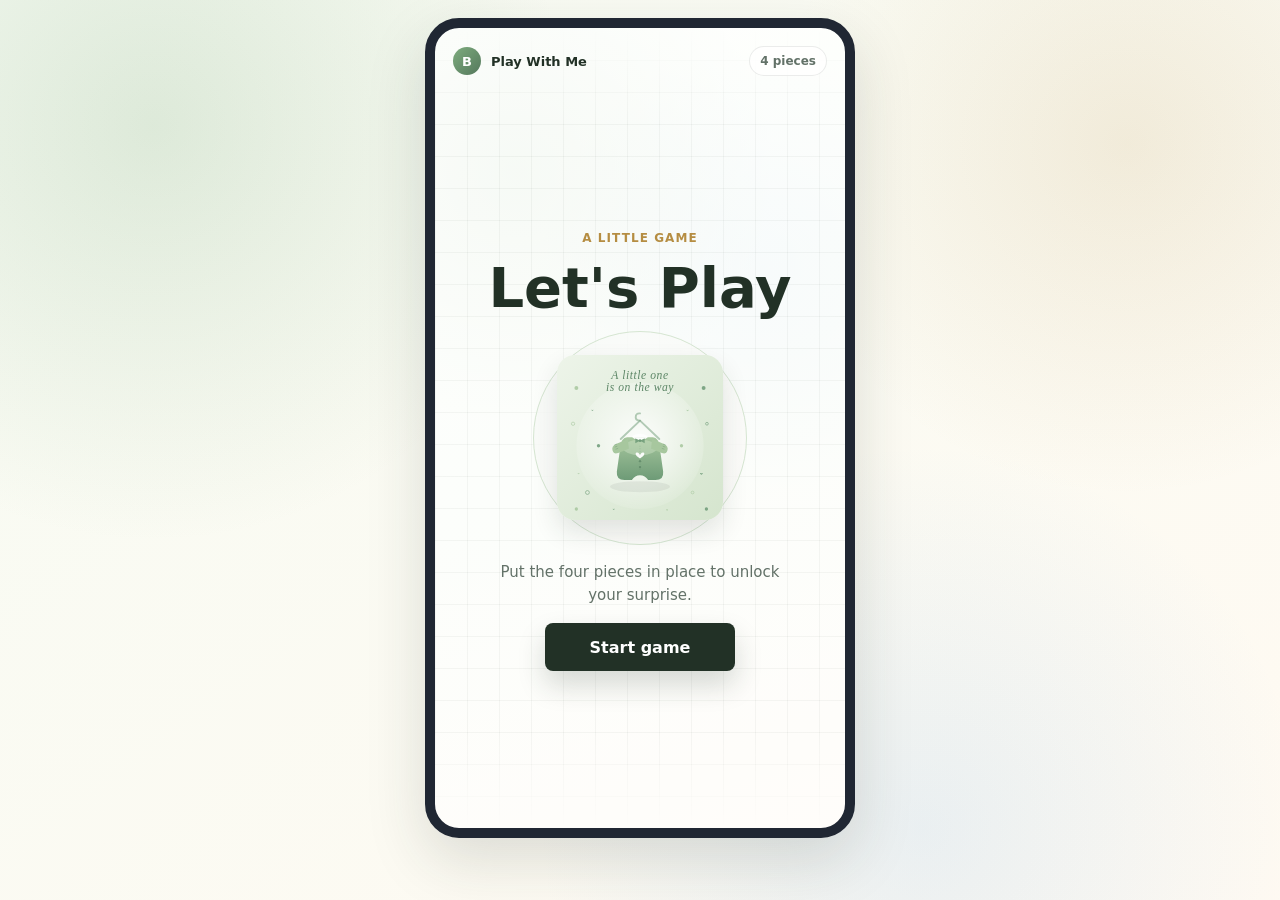
==== boy/index.html @ c135574f "Add fixed gender reveal variants" ====
<!doctype html>
<html lang="en">
<head>
  <meta charset="utf-8">
  <meta name="viewport" content="width=device-width, initial-scale=1">
  <title>Play With Me - Boy Reveal Puzzle</title>
  <meta name="description" content="A tiny puzzle game with a surprise reveal.">
  <link rel="stylesheet" href="../assets/fixed-game.css">
</head>
<body class="no-js">
  <main class="phone" aria-live="polite">
    <header class="topbar">
      <div class="brand">
        <span class="brand-mark">B</span>
        <span>Play With Me</span>
      </div>
      <span class="status" id="statusText">4 pieces</span>
    </header>

    <section class="screen">
      <div class="no-js-note">
        <p class="eyebrow">Almost there</p>
        <h1>Open in browser to play</h1>
        <p class="copy">This preview cannot run the puzzle. Use the share button and open this file in Safari, Chrome, or Edge to unlock the surprise.</p>
      </div>

      <div class="intro js-only" id="introScreen">
        <p class="eyebrow">A little game</p>
        <h1>Let's Play</h1>
        <div class="puzzle-hero">
          <img src="../assets/puzzle_green.svg" alt="">
        </div>
        <p class="copy">Put the four pieces in place to unlock your surprise.</p>
        <button class="primary" id="startButton" type="button">Start game</button>
      </div>

      <div class="game js-only" id="gameScreen">
        <div class="progress">
          <span id="progressText">0 / 4 pieces placed</span>
          <div class="progress-line" aria-hidden="true"><span id="progressFill"></span></div>
        </div>
        <div class="board-wrap">
          <div class="board" id="board" aria-label="Puzzle board"></div>
          <p class="message" id="messageText">Tap a piece, then tap its matching place.</p>
          <div class="tray" id="tray" aria-label="Puzzle pieces"></div>
        </div>
      </div>

      <div class="reveal js-only" id="revealScreen">
        <p class="eyebrow">Surprise</p>
        <h2 id="revealTitle">Congratulations — it's a boy! 💙</h2>
        <div class="reveal-art" id="finalArt"></div>
        <button class="secondary" id="againButton" type="button">Play again</button>
      </div>
    </section>

    <div class="confetti" id="confetti" aria-hidden="true"></div>
  </main>

  <script>
    const GAME_URL = "https://playywithme.github.io/game/boy/";
    const REVEAL_MESSAGE = "Congratulations — it's a boy! 💙";
    window.GAME_CONFIG = {
      GAME_URL,
      VARIANT: "boy",
      STATUS_LABEL: "It's a boy",
      REVEAL_MESSAGE,
      PUZZLE_IMAGE: "../assets/puzzle_green.svg",
      REVEAL_IMAGE: "../assets/boy.svg",
      ACCENT: "#5b9fe8",
      CONFETTI_COLORS: ["#5b9fe8", "#7eac7e", "#b58d42", "#ffffff"]
    };
  </script>
  <script src="../assets/fixed-game.js"></script>
</body>
</html>
---- assets/fixed-game.css ----
:root {
  color-scheme: light;
  --bg: #f7fbf3;
  --ink: #223126;
  --muted: #637268;
  --line: #d6e6d2;
  --green: #7eac7e;
  --green-deep: #54785c;
  --gold: #b58d42;
  --accent: #7eac7e;
  --shadow: 0 22px 60px rgba(34, 49, 38, 0.15);
  font-family: Inter, ui-sans-serif, system-ui, -apple-system, BlinkMacSystemFont, "Segoe UI", sans-serif;
}

* {
  box-sizing: border-box;
}

html,
body {
  min-height: 100%;
  margin: 0;
}

body {
  display: grid;
  place-items: center;
  padding: 18px;
  background:
    radial-gradient(circle at 12% 14%, rgba(126, 172, 126, 0.22), transparent 26rem),
    radial-gradient(circle at 88% 16%, rgba(181, 141, 66, 0.14), transparent 22rem),
    radial-gradient(circle at 72% 92%, rgba(91, 159, 232, 0.12), transparent 24rem),
    linear-gradient(145deg, #f7fbf3, #fffaf2);
  color: var(--ink);
  overflow-x: hidden;
}

button {
  font: inherit;
  border: 0;
  cursor: pointer;
}

.phone {
  width: min(430px, 100%);
  min-height: min(820px, calc(100vh - 36px));
  display: grid;
  grid-template-rows: auto 1fr;
  position: relative;
  overflow: hidden;
  border: 10px solid #202733;
  border-radius: 34px;
  box-shadow: var(--shadow);
  background:
    linear-gradient(rgba(255, 255, 255, 0.72), rgba(255, 255, 255, 0.72)),
    radial-gradient(circle at 20% 18%, rgba(126, 172, 126, 0.2), transparent 16rem),
    radial-gradient(circle at 80% 30%, rgba(91, 159, 232, 0.12), transparent 14rem),
    linear-gradient(160deg, #fbfff8, #f5fbf1 54%, #fff8ed);
}

.phone::before {
  content: "";
  position: absolute;
  inset: 0;
  pointer-events: none;
  background-image:
    linear-gradient(90deg, rgba(34, 49, 38, 0.045) 1px, transparent 1px),
    linear-gradient(rgba(34, 49, 38, 0.045) 1px, transparent 1px);
  background-size: 32px 32px;
  mask-image: linear-gradient(to bottom, transparent, black 12%, black 88%, transparent);
}

.topbar {
  position: relative;
  z-index: 2;
  display: flex;
  align-items: center;
  justify-content: space-between;
  padding: 18px 18px 8px;
  gap: 12px;
}

.brand {
  display: flex;
  align-items: center;
  gap: 10px;
  color: var(--ink);
  font-size: 13px;
  font-weight: 700;
}

.brand-mark {
  width: 28px;
  height: 28px;
  display: grid;
  place-items: center;
  border-radius: 50%;
  background: linear-gradient(135deg, var(--green), var(--green-deep));
  color: #fff;
  font-weight: 800;
}

.status {
  border-radius: 999px;
  padding: 7px 10px;
  border: 1px solid rgba(34, 49, 38, 0.09);
  background: rgba(255, 255, 255, 0.74);
  color: var(--muted);
  font-size: 12px;
  font-weight: 700;
}

.screen {
  position: relative;
  z-index: 1;
  display: grid;
  align-content: center;
  gap: 18px;
  padding: 12px 18px 22px;
  min-height: 0;
}

.intro,
.reveal {
  display: grid;
  justify-items: center;
  text-align: center;
  gap: 16px;
  padding: 22px 10px;
}

.eyebrow {
  margin: 0;
  color: var(--gold);
  text-transform: uppercase;
  letter-spacing: 0.09em;
  font-size: 12px;
  font-weight: 800;
}

h1,
h2 {
  margin: 0;
  color: var(--ink);
  font-weight: 800;
  letter-spacing: 0;
}

h1 {
  max-width: 11ch;
  font-size: clamp(38px, 12vw, 56px);
  line-height: 0.96;
}

h2 {
  max-width: 13ch;
  font-size: clamp(30px, 8.5vw, 44px);
  line-height: 1.02;
}

.copy {
  max-width: 31ch;
  margin: 0;
  color: var(--muted);
  font-size: 15px;
  line-height: 1.55;
}

.primary,
.secondary {
  min-height: 48px;
  min-width: 190px;
  display: inline-flex;
  align-items: center;
  justify-content: center;
  border-radius: 8px;
  padding: 12px 16px;
  font-weight: 800;
  text-decoration: none;
}

.primary {
  background: var(--ink);
  color: #fff;
  box-shadow: 0 14px 28px rgba(34, 49, 38, 0.18);
}

.secondary {
  background: rgba(255, 255, 255, 0.76);
  color: var(--ink);
  border: 1px solid var(--line);
}

.puzzle-hero {
  width: min(214px, 74vw);
  aspect-ratio: 1;
  display: grid;
  place-items: center;
  border-radius: 50%;
  background:
    radial-gradient(circle at 50% 45%, rgba(255, 255, 255, 0.96), rgba(255, 255, 255, 0.62)),
    linear-gradient(135deg, rgba(126, 172, 126, 0.18), rgba(181, 141, 66, 0.1));
  border: 1px solid var(--line);
}

.puzzle-hero img {
  width: 78%;
  height: 78%;
  border-radius: 18px;
  display: block;
  object-fit: cover;
  box-shadow: 0 12px 26px rgba(34, 49, 38, 0.12);
}

.game {
  display: none;
  gap: 14px;
  align-content: start;
  padding-top: 2px;
}

.game.is-active {
  display: grid;
}

.board-wrap {
  display: grid;
  justify-items: center;
  gap: 10px;
}

.board,
.tray,
.progress {
  width: min(328px, calc(100vw - 72px));
  justify-self: center;
}

.board {
  aspect-ratio: 1;
  display: grid;
  grid-template-columns: repeat(2, 1fr);
  grid-template-rows: repeat(2, 1fr);
  gap: 7px;
  padding: 7px;
  border-radius: 14px;
  border: 1px solid var(--line);
  background: rgba(255, 255, 255, 0.68);
  box-shadow: 0 18px 38px rgba(34, 49, 38, 0.11);
}

.slot,
.piece {
  position: relative;
  min-width: 0;
  min-height: 0;
  border-radius: 10px;
  overflow: hidden;
  user-select: none;
}

.slot {
  border: 1px dashed rgba(84, 120, 92, 0.38);
  background: linear-gradient(135deg, rgba(126, 172, 126, 0.08), rgba(181, 141, 66, 0.06));
}

.slot.is-hover {
  border-color: var(--green);
  background: rgba(126, 172, 126, 0.14);
}

.piece {
  display: grid;
  place-items: center;
  border: 1px solid rgba(34, 49, 38, 0.12);
  background-image: var(--puzzle-image);
  background-size: 200% 200%;
  box-shadow: 0 10px 18px rgba(34, 49, 38, 0.1);
  cursor: grab;
  touch-action: none;
}

.piece:active {
  cursor: grabbing;
}

.piece.is-selected {
  outline: 3px solid rgba(126, 172, 126, 0.44);
  outline-offset: 2px;
}

.piece.is-locked {
  width: 100%;
  height: 100%;
  border: 0;
  box-shadow: none;
  cursor: default;
}

.piece.is-locked::after {
  content: "";
  position: absolute;
  inset: 0;
  border: 1px solid rgba(255, 255, 255, 0.42);
  border-radius: inherit;
  pointer-events: none;
}

.tray {
  display: grid;
  grid-template-columns: repeat(2, 1fr);
  gap: 8px;
  padding: 8px;
  border-radius: 14px;
  background: rgba(255, 255, 255, 0.58);
  border: 1px solid rgba(214, 230, 210, 0.86);
}

.tray .piece {
  aspect-ratio: 1;
}

.progress {
  display: grid;
  gap: 7px;
  color: var(--muted);
  font-size: 13px;
  font-weight: 800;
}

.progress-line {
  height: 8px;
  overflow: hidden;
  border-radius: 999px;
  background: rgba(34, 49, 38, 0.1);
}

.progress-line span {
  display: block;
  width: 0%;
  height: 100%;
  border-radius: inherit;
  background: linear-gradient(90deg, var(--green), var(--gold), var(--accent));
  transition: width 180ms ease;
}

.message {
  min-height: 20px;
  margin: 0;
  color: var(--muted);
  font-size: 13px;
  text-align: center;
}

.reveal {
  display: none;
  align-self: center;
}

.reveal.is-active {
  display: grid;
}

.reveal-art {
  width: min(230px, 72vw);
  aspect-ratio: 1;
  display: grid;
  place-items: center;
  border-radius: 30px;
  border: 1px solid var(--line);
  background:
    radial-gradient(circle at 50% 35%, rgba(255, 255, 255, 0.96), rgba(255, 255, 255, 0.72)),
    linear-gradient(135deg, rgba(126, 172, 126, 0.16), rgba(91, 159, 232, 0.12));
  box-shadow: 0 18px 38px rgba(34, 49, 38, 0.11);
  opacity: 0;
  transform: translateY(12px) scale(0.94);
}

.reveal.is-active .reveal-art {
  animation: reveal-pop 620ms cubic-bezier(.2, .9, .2, 1.15) forwards;
}

.reveal-art img {
  width: 100%;
  height: 100%;
  display: block;
}

.confetti {
  position: absolute;
  inset: 0;
  overflow: hidden;
  pointer-events: none;
  z-index: 4;
}

.confetti i {
  position: absolute;
  width: 8px;
  height: 14px;
  border-radius: 3px;
  opacity: 0;
  animation: confetti 1200ms ease-out forwards;
}

@keyframes reveal-pop {
  0% {
    opacity: 0;
    transform: translateY(12px) scale(0.94);
  }

  100% {
    opacity: 1;
    transform: translateY(0) scale(1);
  }
}

@keyframes confetti {
  0% { transform: translateY(20px) rotate(0deg); opacity: 0; }
  20% { opacity: 1; }
  100% { transform: translateY(-220px) rotate(320deg); opacity: 0; }
}

.hidden {
  display: none !important;
}

.no-js .js-only {
  display: none !important;
}

.no-js .no-js-note {
  display: grid;
}

.no-js-note {
  display: none;
  justify-items: center;
  text-align: center;
  gap: 12px;
  padding: 28px 16px;
}

@media (max-width: 420px) {
  body {
    padding: 0;
  }

  .phone {
    min-height: 100vh;
    width: 100%;
    border: 0;
    border-radius: 0;
  }

  .screen {
    padding-left: 14px;
    padding-right: 14px;
  }

  .board,
  .tray,
  .progress {
    width: min(344px, calc(100vw - 28px));
  }
}
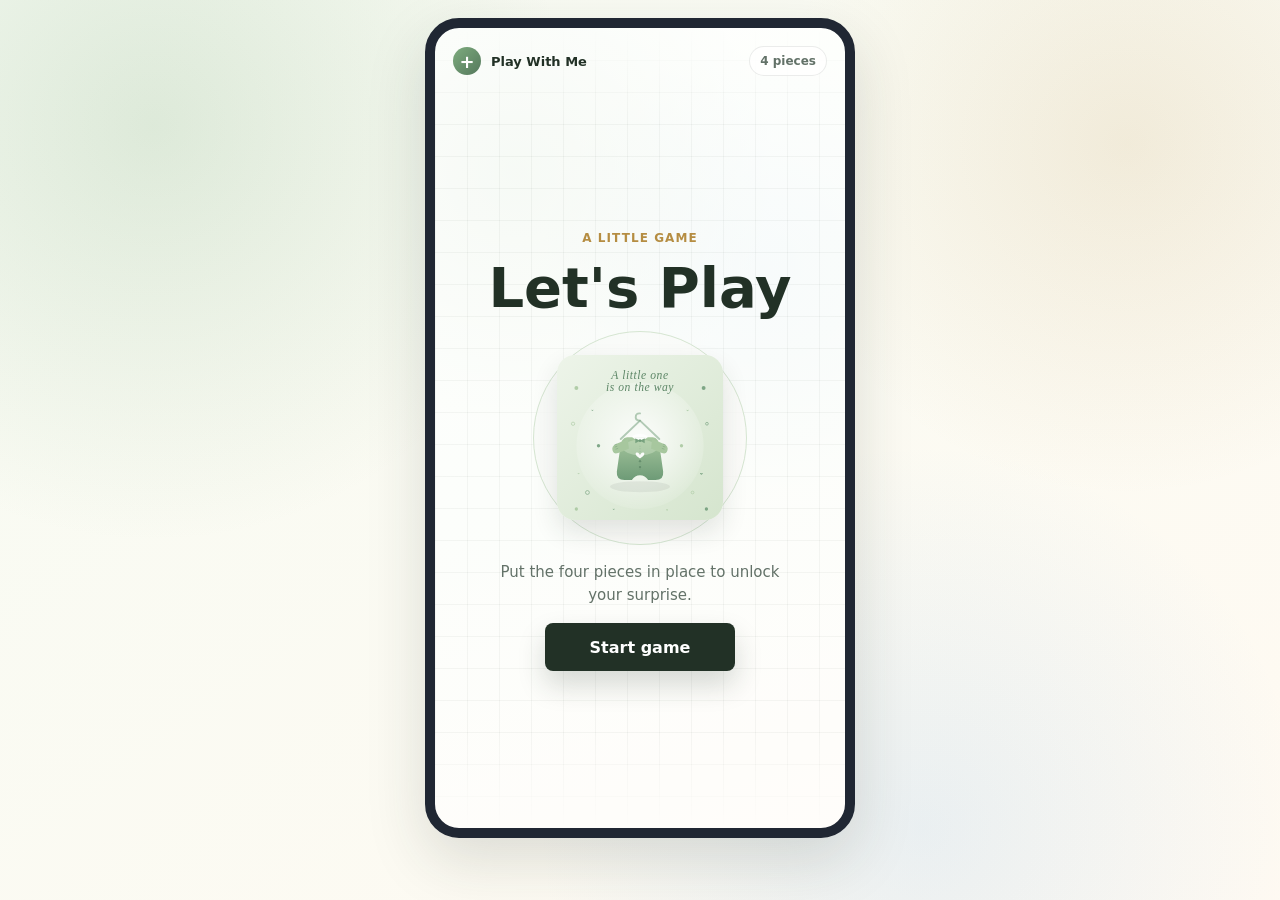
==== commit 683a5388: "Fix reveal surprise flow" ====
--- a/boy/index.html
+++ b/boy/index.html
@@ -11,7 +11,7 @@
   <main class="phone" aria-live="polite">
     <header class="topbar">
       <div class="brand">
-        <span class="brand-mark">B</span>
+        <span class="brand-mark" aria-hidden="true">+</span>
         <span>Play With Me</span>
       </div>
       <span class="status" id="statusText">4 pieces</span>
@@ -48,9 +48,9 @@
 
       <div class="reveal js-only" id="revealScreen">
         <p class="eyebrow">Surprise</p>
-        <h2 id="revealTitle">Congratulations — it's a boy! 💙</h2>
+        <h2 id="revealTitle">A little boy is on his way 💙</h2>
         <div class="reveal-art" id="finalArt"></div>
-        <button class="secondary" id="againButton" type="button">Play again</button>
+        <p class="closing">made with love</p>
       </div>
     </section>
 
@@ -59,11 +59,11 @@
 
   <script>
     const GAME_URL = "https://playywithme.github.io/game/boy/";
-    const REVEAL_MESSAGE = "Congratulations — it's a boy! 💙";
+    const REVEAL_MESSAGE = "A little boy is on his way 💙";
     window.GAME_CONFIG = {
       GAME_URL,
       VARIANT: "boy",
-      STATUS_LABEL: "It's a boy",
+      STATUS_LABEL: "Boy",
       REVEAL_MESSAGE,
       PUZZLE_IMAGE: "../assets/puzzle_green.svg",
       REVEAL_IMAGE: "../assets/boy.svg",
--- a/assets/fixed-game.css
+++ b/assets/fixed-game.css
@@ -97,6 +97,7 @@
   border-radius: 50%;
   background: linear-gradient(135deg, var(--green), var(--green-deep));
   color: #fff;
+  font-size: 18px;
   font-weight: 800;
 }
 
@@ -153,9 +154,9 @@
 }
 
 h2 {
-  max-width: 13ch;
-  font-size: clamp(30px, 8.5vw, 44px);
-  line-height: 1.02;
+  max-width: 13.5ch;
+  font-size: clamp(33px, 10vw, 54px);
+  line-height: 0.98;
 }
 
 .copy {
@@ -340,7 +341,7 @@
   width: 0%;
   height: 100%;
   border-radius: inherit;
-  background: linear-gradient(90deg, var(--green), var(--gold), var(--accent));
+  background: linear-gradient(90deg, var(--green), var(--gold), #9fbe94);
   transition: width 180ms ease;
 }
 
@@ -362,7 +363,7 @@
 }
 
 .reveal-art {
-  width: min(230px, 72vw);
+  width: min(250px, 74vw);
   aspect-ratio: 1;
   display: grid;
   place-items: center;
@@ -386,6 +387,14 @@
   display: block;
 }
 
+.closing {
+  margin: 0;
+  color: var(--muted);
+  font-size: 12px;
+  letter-spacing: 0.04em;
+  text-transform: lowercase;
+}
+
 .confetti {
   position: absolute;
   inset: 0;
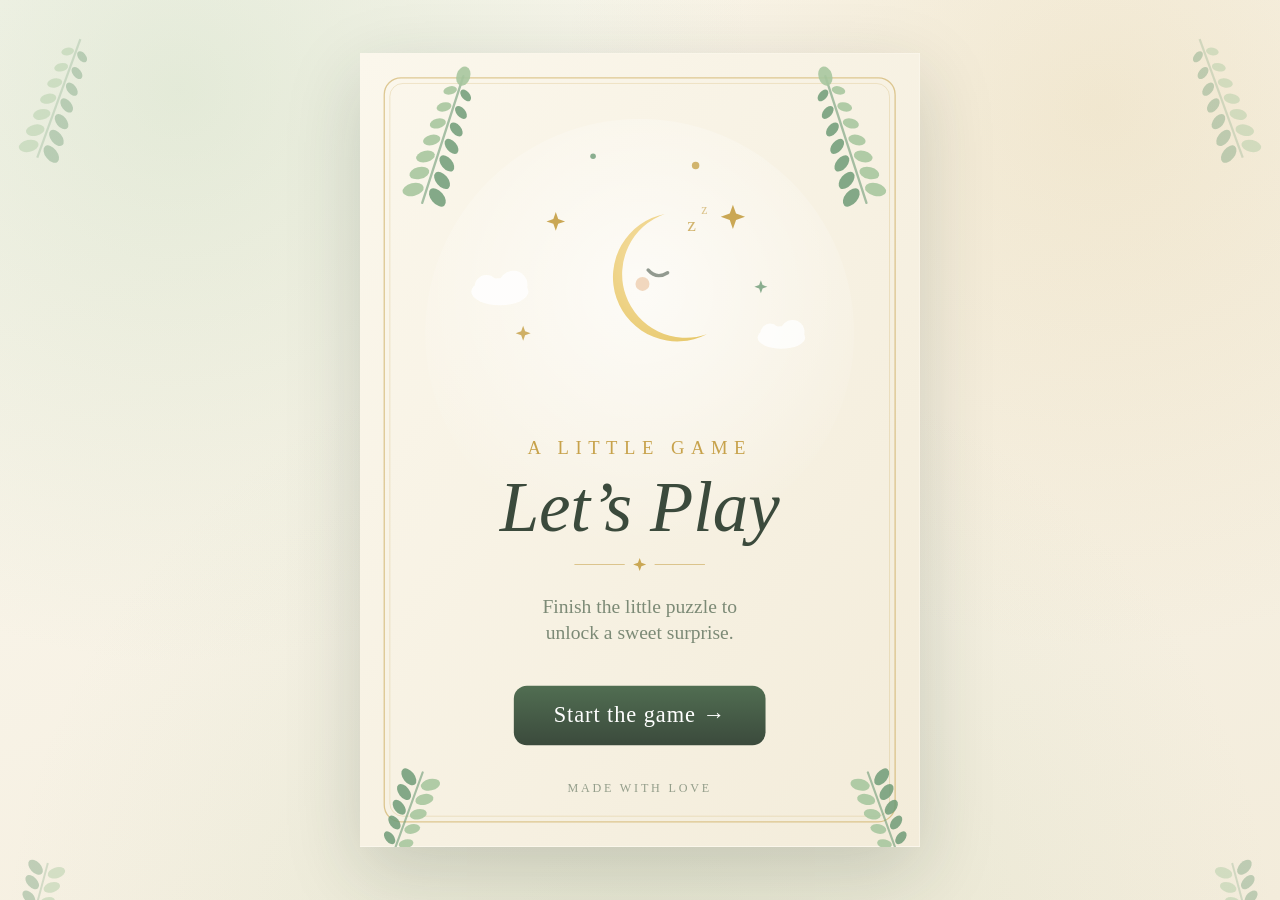
==== commit 23ef8c2b: "Merge boy card intro with puzzle game" ====
--- a/boy/index.html
+++ b/boy/index.html
@@ -1,76 +1,328 @@
 <!doctype html>
 <html lang="en">
 <head>
-  <meta charset="utf-8">
-  <meta name="viewport" content="width=device-width, initial-scale=1">
-  <title>Play With Me - Boy Reveal Puzzle</title>
-  <meta name="description" content="A tiny puzzle game with a surprise reveal.">
-  <link rel="stylesheet" href="../assets/fixed-game.css">
+<meta charset="utf-8">
+<meta name="viewport" content="width=device-width, initial-scale=1, maximum-scale=1">
+<title>Play With Me</title>
+<style>
+  :root{
+    --cream:#FBF7EC; --cream2:#F1E9D6; --ink:#3B4A3C; --muted:#7C8A76;
+    --sage:#A7C79E; --sage-deep:#6E9B77; --gold:#C7A24B; --line:#E3DAC4;
+    font-family:"Iowan Old Style","Palatino Linotype",Georgia,serif;
+  }
+  *{box-sizing:border-box;margin:0;padding:0;-webkit-tap-highlight-color:transparent}
+  html,body{min-height:100%}
+  body{
+    min-height:100dvh; color:var(--ink);
+    background:
+      radial-gradient(circle at 14% 10%, rgba(167,199,158,.28), transparent 42%),
+      radial-gradient(circle at 86% 12%, rgba(199,162,75,.16), transparent 40%),
+      radial-gradient(circle at 50% 108%, rgba(167,199,158,.20), transparent 55%),
+      linear-gradient(160deg,#FCF9F1,#F3ECDB);
+    display:grid; place-items:center; padding:20px; overflow-x:hidden;
+  }
+  .deco{position:fixed; inset:0; pointer-events:none; z-index:0}
+  .wrap{position:relative; z-index:1; width:min(430px,100%); text-align:center}
+  .brand{display:flex; align-items:center; justify-content:center; gap:9px; color:var(--sage-deep);
+    font-size:13px; letter-spacing:.16em; text-transform:uppercase; font-weight:700; margin-bottom:14px}
+  .brand svg{width:20px;height:20px}
+  .eyebrow{color:var(--gold); letter-spacing:.34em; text-transform:uppercase; font-size:12px; font-weight:700; margin-bottom:6px}
+  h2{font-size:clamp(30px,8.5vw,44px); font-style:italic; line-height:1.02; font-weight:600}
+  .instr{color:var(--muted); font-size:15px; margin-top:2px}
+
+  /* board */
+  .board-shell{position:relative; width:min(330px,84vw); margin:16px auto 4px; aspect-ratio:1}
+  .guide{position:absolute; inset:0; width:100%; height:100%}
+  .assembled{position:absolute; inset:0; width:100%; height:100%; pointer-events:none}
+  .slots{position:absolute; inset:0; display:grid; grid-template-columns:1fr 1fr; grid-template-rows:1fr 1fr}
+  .slot{border:0; background:transparent; cursor:pointer}
+  .slot.hot{background:rgba(167,199,158,.16)}
+  .progress{width:min(330px,84vw); margin:10px auto 0; display:grid; gap:6px; color:var(--muted); font-size:13px; font-weight:700}
+  .bar{height:7px; border-radius:99px; background:rgba(59,74,60,.12); overflow:hidden}
+  .bar>span{display:block; width:0; height:100%; background:linear-gradient(90deg,var(--sage),var(--gold)); transition:width .2s}
+  .msg{min-height:18px; color:var(--muted); font-size:13px; margin-top:8px}
+
+  /* tray */
+  .tray{width:min(330px,84vw); margin:14px auto 0; display:grid; grid-template-columns:repeat(4,1fr); gap:8px}
+  .tp{aspect-ratio:1; border:1px solid var(--line); border-radius:14px; background:rgba(255,255,255,.6);
+    cursor:pointer; padding:4px; transition:transform .12s, box-shadow .12s}
+  .tp:active{transform:scale(.96)}
+  .tp.sel{outline:3px solid var(--sage); outline-offset:2px; box-shadow:0 8px 20px rgba(59,74,60,.16)}
+  .tp svg{width:100%;height:100%;display:block}
+  .tp.used{visibility:hidden}
+
+  /* reveal */
+  .reveal{display:none}
+  .reveal.on{display:block}
+  .game.off{display:none}
+  .reveal .art{width:min(260px,74vw); aspect-ratio:1; margin:14px auto 0; border-radius:28px;
+    border:1px solid var(--line); overflow:hidden; box-shadow:0 18px 40px rgba(59,74,60,.14);
+    opacity:0; transform:translateY(14px) scale(.94); animation:pop .7s cubic-bezier(.2,.9,.2,1.1) .1s forwards}
+  .reveal .art img{width:100%;height:100%;display:block}
+  .closing{margin-top:12px; color:var(--muted); font-size:12px; letter-spacing:.22em; text-transform:uppercase}
+  @keyframes pop{to{opacity:1;transform:none}}
+
+  .confetti{position:fixed; inset:0; pointer-events:none; z-index:5; overflow:hidden}
+  .confetti i{position:absolute; width:8px; height:13px; border-radius:2px; opacity:0; animation:cf 1.3s ease-out forwards}
+  @keyframes cf{0%{transform:translateY(10px) rotate(0);opacity:0}15%{opacity:1}100%{transform:translateY(-240px) rotate(340deg);opacity:0}}
+
+  .nojs{display:block}
+  .nojs h2{font-style:normal;font-size:26px}
+  .app{display:none}
+  html.js-on .nojs{display:none}
+  html.js-on.game-started .app{display:block}
+
+  @media (prefers-reduced-motion:reduce){ .reveal .art{animation:none;opacity:1;transform:none} }
+
+
+  .intro-card{display:none; position:relative; z-index:1; width:min(148mm,calc(100vw - 28px)); aspect-ratio:148/210}
+  html.js-on .intro-card{display:block}
+  html.js-on.game-started .intro-card{display:none}
+  .intro-card .page{width:100%; height:100%; position:relative; background:#FBF7EC; overflow:hidden; box-shadow:0 24px 70px rgba(34,49,38,.18)}
+  .card-start{appearance:none; -webkit-appearance:none; display:block; width:100%; height:100%; border:0; padding:0; background:transparent; cursor:pointer; text-align:inherit}
+  .card-start svg{display:block; width:100%; height:100%}
+  @media (max-width:420px){body{padding:14px}.intro-card{width:min(148mm,calc(100vw - 20px))}}
+</style>
 </head>
-<body class="no-js">
-  <main class="phone" aria-live="polite">
-    <header class="topbar">
-      <div class="brand">
-        <span class="brand-mark" aria-hidden="true">+</span>
-        <span>Play With Me</span>
-      </div>
-      <span class="status" id="statusText">4 pieces</span>
-    </header>
-
-    <section class="screen">
-      <div class="no-js-note">
-        <p class="eyebrow">Almost there</p>
-        <h1>Open in browser to play</h1>
-        <p class="copy">This preview cannot run the puzzle. Use the share button and open this file in Safari, Chrome, or Edge to unlock the surprise.</p>
-      </div>
-
-      <div class="intro js-only" id="introScreen">
-        <p class="eyebrow">A little game</p>
-        <h1>Let's Play</h1>
-        <div class="puzzle-hero">
-          <img src="../assets/puzzle_green.svg" alt="">
-        </div>
-        <p class="copy">Put the four pieces in place to unlock your surprise.</p>
-        <button class="primary" id="startButton" type="button">Start game</button>
-      </div>
-
-      <div class="game js-only" id="gameScreen">
-        <div class="progress">
-          <span id="progressText">0 / 4 pieces placed</span>
-          <div class="progress-line" aria-hidden="true"><span id="progressFill"></span></div>
-        </div>
-        <div class="board-wrap">
-          <div class="board" id="board" aria-label="Puzzle board"></div>
-          <p class="message" id="messageText">Tap a piece, then tap its matching place.</p>
-          <div class="tray" id="tray" aria-label="Puzzle pieces"></div>
-        </div>
-      </div>
-
-      <div class="reveal js-only" id="revealScreen">
-        <p class="eyebrow">Surprise</p>
-        <h2 id="revealTitle">A little boy is on his way 💙</h2>
-        <div class="reveal-art" id="finalArt"></div>
-        <p class="closing">made with love</p>
-      </div>
-    </section>
-
-    <div class="confetti" id="confetti" aria-hidden="true"></div>
-  </main>
-
-  <script>
-    const GAME_URL = "https://playywithme.github.io/game/boy/";
-    const REVEAL_MESSAGE = "A little boy is on his way 💙";
-    window.GAME_CONFIG = {
-      GAME_URL,
-      VARIANT: "boy",
-      STATUS_LABEL: "Boy",
-      REVEAL_MESSAGE,
-      PUZZLE_IMAGE: "../assets/puzzle_green.svg",
-      REVEAL_IMAGE: "../assets/boy.svg",
-      ACCENT: "#5b9fe8",
-      CONFETTI_COLORS: ["#5b9fe8", "#7eac7e", "#b58d42", "#ffffff"]
-    };
-  </script>
-  <script src="../assets/fixed-game.js"></script>
+<body>
+
+<div class="deco" id="deco"></div>
+
+<div class="nojs wrap">
+  <p class="eyebrow">Almost there</p>
+  <h2>Open in your browser</h2>
+  <p class="instr" style="margin-top:10px">This little game needs a browser to play. Tap the share button and choose Safari or Chrome to unlock the surprise.</p>
+</div>
+
+<main class="intro-card" aria-label="Game start card">
+  <section class="page">
+    <button class="card-start" id="startGame" type="button" aria-label="Start the game">
+<svg xmlns="http://www.w3.org/2000/svg" viewBox="0 0 600 850" width="100%" height="100%" preserveAspectRatio="xMidYMid meet">
+<defs>
+  <linearGradient id="paper" x1="0" y1="0" x2="1" y2="1">
+    <stop offset="0" stop-color="#FBF7EC"/><stop offset="1" stop-color="#F3ECDA"/>
+  </linearGradient>
+  <radialGradient id="moong" cx="0.4" cy="0.35" r="0.8">
+    <stop offset="0" stop-color="#F6DFA6"/><stop offset="1" stop-color="#E7C86A"/>
+  </radialGradient>
+  <linearGradient id="btn" x1="0" y1="0" x2="0" y2="1">
+    <stop offset="0" stop-color="#516E52"/><stop offset="1" stop-color="#3B4A3C"/>
+  </linearGradient>
+  <radialGradient id="glow" cx="0.5" cy="0.4" r="0.6">
+    <stop offset="0" stop-color="#ffffff" stop-opacity="0.7"/><stop offset="1" stop-color="#ffffff" stop-opacity="0"/>
+  </radialGradient>
+</defs>
+
+<rect width="100%" height="100%" preserveAspectRatio="xMidYMid meet" fill="url(#paper)"/>
+<!-- inner gold hairline frame -->
+<rect x="26" y="26" width="548" height="798" rx="18" fill="none" stroke="#C7A24B" stroke-width="1.4" opacity="0.55"/>
+<rect x="32" y="32" width="536" height="786" rx="14" fill="none" stroke="#C7A24B" stroke-width="0.7" opacity="0.35"/>
+
+<circle cx="300" cy="300" r="230" fill="url(#glow)"/>
+
+<!-- corner greenery -->
+<g transform="translate(70,150) rotate(18) scale(1.05,1.05)"><path d="M0,10 L0,-126" stroke="#6E9B77" stroke-width="2.4" fill="none" opacity="0.6" stroke-linecap="round"/><ellipse cx="-13.0" cy="0" rx="11.0" ry="6.5" transform="rotate(-32 -13.0 0)" fill="#A7C79E" opacity="0.9"/><ellipse cx="13.0" cy="0" rx="11.0" ry="6.5" transform="rotate(32 13.0 0)" fill="#6E9B77" opacity="0.85"/><ellipse cx="-12.219999999999999" cy="-18" rx="10.34" ry="6.109999999999999" transform="rotate(-32 -12.219999999999999 -18)" fill="#A7C79E" opacity="0.9"/><ellipse cx="12.219999999999999" cy="-18" rx="10.34" ry="6.109999999999999" transform="rotate(32 12.219999999999999 -18)" fill="#6E9B77" opacity="0.85"/><ellipse cx="-11.44" cy="-36" rx="9.68" ry="5.72" transform="rotate(-32 -11.44 -36)" fill="#A7C79E" opacity="0.9"/><ellipse cx="11.44" cy="-36" rx="9.68" ry="5.72" transform="rotate(32 11.44 -36)" fill="#6E9B77" opacity="0.85"/><ellipse cx="-10.66" cy="-54" rx="9.020000000000001" ry="5.33" transform="rotate(-32 -10.66 -54)" fill="#A7C79E" opacity="0.9"/><ellipse cx="10.66" cy="-54" rx="9.020000000000001" ry="5.33" transform="rotate(32 10.66 -54)" fill="#6E9B77" opacity="0.85"/><ellipse cx="-9.88" cy="-72" rx="8.36" ry="4.94" transform="rotate(-32 -9.88 -72)" fill="#A7C79E" opacity="0.9"/><ellipse cx="9.88" cy="-72" rx="8.36" ry="4.94" transform="rotate(32 9.88 -72)" fill="#6E9B77" opacity="0.85"/><ellipse cx="-9.1" cy="-90" rx="7.699999999999999" ry="4.55" transform="rotate(-32 -9.1 -90)" fill="#A7C79E" opacity="0.9"/><ellipse cx="9.1" cy="-90" rx="7.699999999999999" ry="4.55" transform="rotate(32 9.1 -90)" fill="#6E9B77" opacity="0.85"/><ellipse cx="-8.32" cy="-108" rx="7.04" ry="4.16" transform="rotate(-32 -8.32 -108)" fill="#A7C79E" opacity="0.9"/><ellipse cx="8.32" cy="-108" rx="7.04" ry="4.16" transform="rotate(32 8.32 -108)" fill="#6E9B77" opacity="0.85"/><ellipse cx="0" cy="-126" rx="7" ry="10" fill="#A7C79E" opacity="0.9"/></g>
+<g transform="translate(540,150) rotate(-18) scale(-1.05,1.05)"><path d="M0,10 L0,-126" stroke="#6E9B77" stroke-width="2.4" fill="none" opacity="0.6" stroke-linecap="round"/><ellipse cx="-13.0" cy="0" rx="11.0" ry="6.5" transform="rotate(-32 -13.0 0)" fill="#A7C79E" opacity="0.9"/><ellipse cx="13.0" cy="0" rx="11.0" ry="6.5" transform="rotate(32 13.0 0)" fill="#6E9B77" opacity="0.85"/><ellipse cx="-12.219999999999999" cy="-18" rx="10.34" ry="6.109999999999999" transform="rotate(-32 -12.219999999999999 -18)" fill="#A7C79E" opacity="0.9"/><ellipse cx="12.219999999999999" cy="-18" rx="10.34" ry="6.109999999999999" transform="rotate(32 12.219999999999999 -18)" fill="#6E9B77" opacity="0.85"/><ellipse cx="-11.44" cy="-36" rx="9.68" ry="5.72" transform="rotate(-32 -11.44 -36)" fill="#A7C79E" opacity="0.9"/><ellipse cx="11.44" cy="-36" rx="9.68" ry="5.72" transform="rotate(32 11.44 -36)" fill="#6E9B77" opacity="0.85"/><ellipse cx="-10.66" cy="-54" rx="9.020000000000001" ry="5.33" transform="rotate(-32 -10.66 -54)" fill="#A7C79E" opacity="0.9"/><ellipse cx="10.66" cy="-54" rx="9.020000000000001" ry="5.33" transform="rotate(32 10.66 -54)" fill="#6E9B77" opacity="0.85"/><ellipse cx="-9.88" cy="-72" rx="8.36" ry="4.94" transform="rotate(-32 -9.88 -72)" fill="#A7C79E" opacity="0.9"/><ellipse cx="9.88" cy="-72" rx="8.36" ry="4.94" transform="rotate(32 9.88 -72)" fill="#6E9B77" opacity="0.85"/><ellipse cx="-9.1" cy="-90" rx="7.699999999999999" ry="4.55" transform="rotate(-32 -9.1 -90)" fill="#A7C79E" opacity="0.9"/><ellipse cx="9.1" cy="-90" rx="7.699999999999999" ry="4.55" transform="rotate(32 9.1 -90)" fill="#6E9B77" opacity="0.85"/><ellipse cx="-8.32" cy="-108" rx="7.04" ry="4.16" transform="rotate(-32 -8.32 -108)" fill="#A7C79E" opacity="0.9"/><ellipse cx="8.32" cy="-108" rx="7.04" ry="4.16" transform="rotate(32 8.32 -108)" fill="#6E9B77" opacity="0.85"/><ellipse cx="0" cy="-126" rx="7" ry="10" fill="#A7C79E" opacity="0.9"/></g>
+<g transform="translate(64,780) rotate(-160) scale(0.95,0.95)"><path d="M0,10 L0,-126" stroke="#6E9B77" stroke-width="2.4" fill="none" opacity="0.6" stroke-linecap="round"/><ellipse cx="-13.0" cy="0" rx="11.0" ry="6.5" transform="rotate(-32 -13.0 0)" fill="#A7C79E" opacity="0.9"/><ellipse cx="13.0" cy="0" rx="11.0" ry="6.5" transform="rotate(32 13.0 0)" fill="#6E9B77" opacity="0.85"/><ellipse cx="-12.219999999999999" cy="-18" rx="10.34" ry="6.109999999999999" transform="rotate(-32 -12.219999999999999 -18)" fill="#A7C79E" opacity="0.9"/><ellipse cx="12.219999999999999" cy="-18" rx="10.34" ry="6.109999999999999" transform="rotate(32 12.219999999999999 -18)" fill="#6E9B77" opacity="0.85"/><ellipse cx="-11.44" cy="-36" rx="9.68" ry="5.72" transform="rotate(-32 -11.44 -36)" fill="#A7C79E" opacity="0.9"/><ellipse cx="11.44" cy="-36" rx="9.68" ry="5.72" transform="rotate(32 11.44 -36)" fill="#6E9B77" opacity="0.85"/><ellipse cx="-10.66" cy="-54" rx="9.020000000000001" ry="5.33" transform="rotate(-32 -10.66 -54)" fill="#A7C79E" opacity="0.9"/><ellipse cx="10.66" cy="-54" rx="9.020000000000001" ry="5.33" transform="rotate(32 10.66 -54)" fill="#6E9B77" opacity="0.85"/><ellipse cx="-9.88" cy="-72" rx="8.36" ry="4.94" transform="rotate(-32 -9.88 -72)" fill="#A7C79E" opacity="0.9"/><ellipse cx="9.88" cy="-72" rx="8.36" ry="4.94" transform="rotate(32 9.88 -72)" fill="#6E9B77" opacity="0.85"/><ellipse cx="-9.1" cy="-90" rx="7.699999999999999" ry="4.55" transform="rotate(-32 -9.1 -90)" fill="#A7C79E" opacity="0.9"/><ellipse cx="9.1" cy="-90" rx="7.699999999999999" ry="4.55" transform="rotate(32 9.1 -90)" fill="#6E9B77" opacity="0.85"/><ellipse cx="-8.32" cy="-108" rx="7.04" ry="4.16" transform="rotate(-32 -8.32 -108)" fill="#A7C79E" opacity="0.9"/><ellipse cx="8.32" cy="-108" rx="7.04" ry="4.16" transform="rotate(32 8.32 -108)" fill="#6E9B77" opacity="0.85"/><ellipse cx="0" cy="-126" rx="7" ry="10" fill="#A7C79E" opacity="0.9"/></g>
+<g transform="translate(548,780) rotate(160) scale(-0.95,0.95)"><path d="M0,10 L0,-126" stroke="#6E9B77" stroke-width="2.4" fill="none" opacity="0.6" stroke-linecap="round"/><ellipse cx="-13.0" cy="0" rx="11.0" ry="6.5" transform="rotate(-32 -13.0 0)" fill="#A7C79E" opacity="0.9"/><ellipse cx="13.0" cy="0" rx="11.0" ry="6.5" transform="rotate(32 13.0 0)" fill="#6E9B77" opacity="0.85"/><ellipse cx="-12.219999999999999" cy="-18" rx="10.34" ry="6.109999999999999" transform="rotate(-32 -12.219999999999999 -18)" fill="#A7C79E" opacity="0.9"/><ellipse cx="12.219999999999999" cy="-18" rx="10.34" ry="6.109999999999999" transform="rotate(32 12.219999999999999 -18)" fill="#6E9B77" opacity="0.85"/><ellipse cx="-11.44" cy="-36" rx="9.68" ry="5.72" transform="rotate(-32 -11.44 -36)" fill="#A7C79E" opacity="0.9"/><ellipse cx="11.44" cy="-36" rx="9.68" ry="5.72" transform="rotate(32 11.44 -36)" fill="#6E9B77" opacity="0.85"/><ellipse cx="-10.66" cy="-54" rx="9.020000000000001" ry="5.33" transform="rotate(-32 -10.66 -54)" fill="#A7C79E" opacity="0.9"/><ellipse cx="10.66" cy="-54" rx="9.020000000000001" ry="5.33" transform="rotate(32 10.66 -54)" fill="#6E9B77" opacity="0.85"/><ellipse cx="-9.88" cy="-72" rx="8.36" ry="4.94" transform="rotate(-32 -9.88 -72)" fill="#A7C79E" opacity="0.9"/><ellipse cx="9.88" cy="-72" rx="8.36" ry="4.94" transform="rotate(32 9.88 -72)" fill="#6E9B77" opacity="0.85"/><ellipse cx="-9.1" cy="-90" rx="7.699999999999999" ry="4.55" transform="rotate(-32 -9.1 -90)" fill="#A7C79E" opacity="0.9"/><ellipse cx="9.1" cy="-90" rx="7.699999999999999" ry="4.55" transform="rotate(32 9.1 -90)" fill="#6E9B77" opacity="0.85"/><ellipse cx="-8.32" cy="-108" rx="7.04" ry="4.16" transform="rotate(-32 -8.32 -108)" fill="#A7C79E" opacity="0.9"/><ellipse cx="8.32" cy="-108" rx="7.04" ry="4.16" transform="rotate(32 8.32 -108)" fill="#6E9B77" opacity="0.85"/><ellipse cx="0" cy="-126" rx="7" ry="10" fill="#A7C79E" opacity="0.9"/></g>
+
+<!-- celestial hero -->
+<g transform="translate(150,250) scale(0.9)" fill="#ffffff" opacity="0.85">
+      <ellipse cx="0" cy="6" rx="34" ry="16"/><circle cx="-16" cy="0" r="14"/><circle cx="16" cy="-2" r="17"/>
+    </g>
+<g transform="translate(452,300) scale(0.75)" fill="#ffffff" opacity="0.8">
+      <ellipse cx="0" cy="6" rx="34" ry="16"/><circle cx="-16" cy="0" r="14"/><circle cx="16" cy="-2" r="17"/>
+    </g>
+<g transform="translate(300,235) scale(1.5)">
+      <path d="M18,-42 a46,46 0 1 0 30,86 a36,36 0 1 1 -30,-86 Z" fill="url(#moong)"/>
+      <path d="M6,-2 q6,7 14,2" stroke="#3B4A3C" stroke-width="2.4" fill="none" stroke-linecap="round" opacity="0.55"/>
+      <circle cx="2" cy="8" r="5" fill="#E7B98F" opacity="0.55"/>
+      <text x="34" y="-30" font-family="Georgia, serif" font-size="14" fill="#C7A24B" opacity="0.8">z</text>
+      <text x="44" y="-42" font-family="Georgia, serif" font-size="10" fill="#C7A24B" opacity="0.6">z</text>
+    </g>
+<path transform="translate(210,180)" d="M0,-10 L2.6,-2.6 L10,0 L2.6,2.6 L0,10 L-2.6,2.6 L-10,0 L-2.6,-2.6 Z" fill="#C7A24B" opacity="0.95"/>
+<path transform="translate(400,175)" d="M0,-13 L3.38,-3.38 L13,0 L3.38,3.38 L0,13 L-3.38,3.38 L-13,0 L-3.38,-3.38 Z" fill="#C7A24B" opacity="0.95"/>
+<path transform="translate(430,250)" d="M0,-7 L1.82,-1.82 L7,0 L1.82,1.82 L0,7 L-1.82,1.82 L-7,0 L-1.82,-1.82 Z" fill="#6E9B77" opacity="0.8"/>
+<path transform="translate(175,300)" d="M0,-8 L2.08,-2.08 L8,0 L2.08,2.08 L0,8 L-2.08,2.08 L-8,0 L-2.08,-2.08 Z" fill="#C7A24B" opacity="0.85"/>
+<circle cx="360" cy="120" r="4" fill="#C7A24B" opacity="0.8"/><circle cx="250" cy="110" r="3" fill="#6E9B77" opacity="0.8"/>
+
+<!-- text block -->
+<text x="300" y="430" text-anchor="middle" font-family="Georgia, serif" font-size="20"
+      letter-spacing="7" fill="#C7A24B">A LITTLE GAME</text>
+<text x="300" y="512" text-anchor="middle" font-family="Georgia, serif" font-size="76"
+      font-style="italic" fill="#3B4A3C">Let&#8217;s Play</text>
+
+<!-- divider sprig -->
+<g transform="translate(300,548)">
+  <line x1="-70" y1="0" x2="-16" y2="0" stroke="#C7A24B" stroke-width="1" opacity="0.6"/>
+  <line x1="16" y1="0" x2="70" y2="0" stroke="#C7A24B" stroke-width="1" opacity="0.6"/>
+  <path transform="translate(0,0)" d="M0,-7 L1.82,-1.82 L7,0 L1.82,1.82 L0,7 L-1.82,1.82 L-7,0 L-1.82,-1.82 Z" fill="#C7A24B" opacity="0.95"/>
+</g>
+
+<text x="300" y="600" text-anchor="middle" font-family="Georgia, serif" font-size="21"
+      fill="#7C8A76">Finish the little puzzle to</text>
+<text x="300" y="628" text-anchor="middle" font-family="Georgia, serif" font-size="21"
+      fill="#7C8A76">unlock a sweet surprise.</text>
+
+<!-- button -->
+<g transform="translate(300,710)">
+  <rect x="-135" y="-32" width="270" height="64" rx="14" fill="url(#btn)"/>
+  <text x="0" y="7" text-anchor="middle" font-family="Georgia, serif" font-size="24"
+        letter-spacing="1" fill="#ffffff">Start the game  →</text>
+</g>
+
+<text x="300" y="792" text-anchor="middle" font-family="Georgia, serif" font-size="13"
+      letter-spacing="3" fill="#7C8A76" opacity="0.8">MADE WITH LOVE</text>
+</svg>
+    </button>
+  </section>
+</main>
+
+<main class="app wrap" aria-live="polite">
+  <div class="brand">
+    <svg viewBox="0 0 24 24" fill="none"><path d="M14 3a8 8 0 1 0 6 12A7 7 0 0 1 14 3Z" fill="#C7A24B" opacity=".9"/></svg>
+    Play With Me
+  </div>
+
+  <section class="game" id="game">
+    <p class="eyebrow">A little puzzle</p>
+    <h2>Put it together</h2>
+    <div class="board-shell">
+      <svg class="guide" id="guide" viewBox="-60 -60 420 420" aria-hidden="true"></svg>
+      <svg class="assembled" id="assembled" viewBox="-60 -60 420 420" aria-hidden="true"></svg>
+      <div class="slots" id="slots"></div>
+    </div>
+    <div class="progress"><span id="ptext">0 / 4 placed</span><div class="bar"><span id="pfill"></span></div></div>
+    <p class="msg" id="msg">Tap a piece, then tap where it belongs.</p>
+    <div class="tray" id="tray"></div>
+  </section>
+
+  <section class="reveal" id="reveal">
+    <p class="eyebrow">Surprise</p>
+    <h2 id="revealTitle">A little boy is on his way 💙</h2>
+    <div class="art"><img id="revealImg" alt=""></div>
+    <p class="closing">made with love</p>
+  </section>
+</main>
+
+<div class="confetti" id="confetti" aria-hidden="true"></div>
+
+<script>
+const CONFIG = {
+  REVEAL_MESSAGE: "A little boy is on his way \uD83D\uDC99",
+  PUZZLE_IMAGE: "[data-uri]",
+  REVEAL_IMAGE: "[data-uri]",
+  CONFETTI: ["#6FB1E0","#A7C79E","#C7A24B","#ffffff"]
+};
+const PATHS = {"TL": "M 0,0 L 150.0,0 L 150.00,52.50 C 150.00,66.00 174.00,54.00 180.00,60.00 C 184.50,63.00 201.00,54.00 201.00,75.00 C 201.00,96.00 184.50,87.00 180.00,90.00 C 174.00,96.00 150.00,84.00 150.00,97.50 L 150.00,150.00 L 97.50,150.00 C 84.00,150.00 96.00,126.00 90.00,120.00 C 87.00,115.50 96.00,99.00 75.00,99.00 C 54.00,99.00 63.00,115.50 60.00,120.00 C 54.00,126.00 66.00,150.00 52.50,150.00 L 0.00,150.00 Z", "TR": "M 150.0,0 L 300,0 L 300,150.0 L 247.50,150.00 C 234.00,150.00 246.00,174.00 240.00,180.00 C 237.00,184.50 246.00,201.00 225.00,201.00 C 204.00,201.00 213.00,184.50 210.00,180.00 C 204.00,174.00 216.00,150.00 202.50,150.00 L 150.00,150.00 L 150.00,97.50 C 150.00,84.00 126.00,96.00 120.00,90.00 C 115.50,87.00 99.00,96.00 99.00,75.00 C 99.00,54.00 115.50,63.00 120.00,60.00 C 126.00,54.00 150.00,66.00 150.00,52.50 L 150.00,0.00 Z", "BL": "M 0,150.0 L 52.50,150.00 C 66.00,150.00 54.00,174.00 60.00,180.00 C 63.00,184.50 54.00,201.00 75.00,201.00 C 96.00,201.00 87.00,184.50 90.00,180.00 C 96.00,174.00 84.00,150.00 97.50,150.00 L 150.00,150.00 L 150.00,202.50 C 150.00,216.00 126.00,204.00 120.00,210.00 C 115.50,213.00 99.00,204.00 99.00,225.00 C 99.00,246.00 115.50,237.00 120.00,240.00 C 126.00,246.00 150.00,234.00 150.00,247.50 L 150.00,300.00 L 0,300 Z", "BR": "M 150.0,150.0 L 202.50,150.00 C 216.00,150.00 204.00,126.00 210.00,120.00 C 213.00,115.50 204.00,99.00 225.00,99.00 C 246.00,99.00 237.00,115.50 240.00,120.00 C 246.00,126.00 234.00,150.00 247.50,150.00 L 300.00,150.00 L 300,300 L 150.0,300 L 150.00,247.50 C 150.00,234.00 174.00,246.00 180.00,240.00 C 184.50,237.00 201.00,246.00 201.00,225.00 C 201.00,204.00 184.50,213.00 180.00,210.00 C 174.00,204.00 150.00,216.00 150.00,202.50 L 150.00,150.00 Z"};
+const CENTERS = {"TL": [75, 75], "TR": [225, 75], "BL": [75, 225], "BR": [225, 225]};
+const ORDER = ["TL","TR","BL","BR"];
+
+document.documentElement.classList.add('js-on'); // JS on -> show card, hide fallback
+
+function el(id){return document.getElementById(id)}
+function shuffle(a){a=a.slice();for(let i=a.length-1;i>0;i--){const j=Math.random()*(i+1)|0;[a[i],a[j]]=[a[j],a[i]]}return a}
+function isScrambled(order){return order.every((k,i)=>k!==ORDER[i])}
+function scramble(a){let s=shuffle(a);for(let i=0;i<30&&!isScrambled(s);i++)s=shuffle(a);return isScrambled(s)?s:["TR","BL","BR","TL"]}
+
+// faint jigsaw guide outlines on the board
+(function guides(){
+  let s='';
+  for(const k of ORDER) s+=`<path d="${PATHS[k]}" fill="none" stroke="#B9C7A9" stroke-width="1.4" stroke-dasharray="4 5" opacity="0.8"/>`;
+  el('guide').innerHTML=s;
+})();
+
+// tray pieces (each centered in its own window so it looks like a real piece)
+function trayPiece(k){
+  const [cx,cy]=CENTERS[k];
+  const vb=`${cx-130} ${cy-130} 260 260`;
+  return `<svg viewBox="${vb}"><defs><clipPath id="cp_${k}"><path d="${PATHS[k]}"/></clipPath></defs>`
+    +`<image href="${CONFIG.PUZZLE_IMAGE}" x="0" y="0" width="300" height="300" clip-path="url(#cp_${k})"/>`
+    +`<path d="${PATHS[k]}" fill="none" stroke="#54785c" stroke-width="1.4" opacity="0.45"/></svg>`;
+}
+
+let selected=null, placed=0;
+const slotIndex={0:"TL",1:"TR",2:"BL",3:"BR"};
+
+function build(){
+  // tray
+  const tray=el('tray'); tray.innerHTML='';
+  placed=0; selected=null; el('assembled').innerHTML=''; el('ptext').textContent='0 / 4 placed'; el('pfill').style.width='0%'; el('msg').textContent='Tap a piece, then tap where it belongs.';
+  for(const k of scramble(ORDER)){
+    const b=document.createElement('button');
+    b.className='tp'; b.type='button'; b.dataset.k=k; b.innerHTML=trayPiece(k);
+    b.setAttribute('aria-label','Puzzle piece');
+    b.addEventListener('click',()=>select(b));
+    tray.appendChild(b);
+  }
+  // slots
+  const slots=el('slots'); slots.innerHTML='';
+  for(let i=0;i<4;i++){
+    const s=document.createElement('button');
+    s.className='slot'; s.type='button'; s.dataset.k=slotIndex[i];
+    s.addEventListener('click',()=>drop(s));
+    slots.appendChild(s);
+  }
+}
+function select(b){
+  if(b.classList.contains('used'))return;
+  if(selected)selected.classList.remove('sel');
+  selected=b; b.classList.add('sel');
+  el('msg').textContent="Now tap where this piece goes.";
+}
+function drop(s){
+  if(!selected){el('msg').textContent="Pick a piece first.";return;}
+  const k=selected.dataset.k;
+  if(k!==s.dataset.k){el('msg').textContent="Almost — try another spot.";return;}
+  // lock: add clipped image into assembled (interlocks seamlessly)
+  const ns="http://www.w3.org/2000/svg";
+  const g=el('assembled');
+  if(!g.querySelector('defs')){const d=document.createElementNS(ns,'defs');g.appendChild(d);}
+  const cp=document.createElementNS(ns,'clipPath'); cp.id='ac_'+k;
+  const p=document.createElementNS(ns,'path'); p.setAttribute('d',PATHS[k]); cp.appendChild(p);
+  g.querySelector('defs').appendChild(cp);
+  const im=document.createElementNS(ns,'image');
+  im.setAttribute('href',CONFIG.PUZZLE_IMAGE); im.setAttribute('x',0); im.setAttribute('y',0);
+  im.setAttribute('width',300); im.setAttribute('height',300); im.setAttribute('clip-path',`url(#ac_${k})`);
+  g.appendChild(im);
+
+  selected.classList.add('used'); selected.classList.remove('sel'); selected=null;
+  placed++; el('ptext').textContent=placed+" / 4 placed"; el('pfill').style.width=(placed/4*100)+"%";
+  el('msg').textContent = placed<4 ? "Lovely. Keep going." : "";
+  if(placed===4) setTimeout(reveal,480);
+}
+function reveal(){
+  el('game').classList.add('off');
+  el('revealTitle').textContent=CONFIG.REVEAL_MESSAGE;
+  el('revealImg').src=CONFIG.REVEAL_IMAGE;
+  el('reveal').classList.add('on');
+  burst();
+}
+function burst(){
+  const c=el('confetti'); c.innerHTML='';
+  for(let i=0;i<48;i++){const b=document.createElement('i');
+    b.style.left=(6+Math.random()*88)+'%'; b.style.bottom=(16+Math.random()*26)+'%';
+    b.style.background=CONFIG.CONFETTI[i%CONFIG.CONFETTI.length];
+    b.style.animationDelay=(Math.random()*300)+'ms'; c.appendChild(b);}
+  setTimeout(()=>c.innerHTML='',1900);
+}
+// corner greenery
+(function deco(){
+  function sprig(x,y,rot,sc,flip){let L='';for(let t=0;t<7;t++){const s=1-t*.06,ly=-t*17;
+    L+=`<ellipse cx="${-12*s}" cy="${ly}" rx="${10*s}" ry="${6*s}" transform="rotate(-32 ${-12*s} ${ly})" fill="#A7C79E" opacity=".85"/>`
+     +`<ellipse cx="${12*s}" cy="${ly}" rx="${10*s}" ry="${6*s}" transform="rotate(32 ${12*s} ${ly})" fill="#6E9B77" opacity=".8"/>`;}
+    return `<g transform="translate(${x},${y}) rotate(${rot}) scale(${sc*flip},${sc})"><path d="M0,8 L0,-118" stroke="#6E9B77" stroke-width="2.2" fill="none" opacity=".5"/>${L}</g>`}
+  const w=innerWidth,h=innerHeight;
+  el('deco').innerHTML=`<svg width="100%" height="100%" viewBox="0 0 ${w} ${h}" preserveAspectRatio="none" style="opacity:.5">
+    ${sprig(40,150,20,1,1)}${sprig(w-40,150,-20,1,-1)}
+    ${sprig(46,h-30,-165,.9,1)}${sprig(w-46,h-30,165,.9,-1)}</svg>`;
+})();
+
+function startGame(){
+  document.documentElement.classList.add('game-started');
+  build();
+}
+el('startGame').addEventListener('click', startGame);
+</script>
 </body>
 </html>
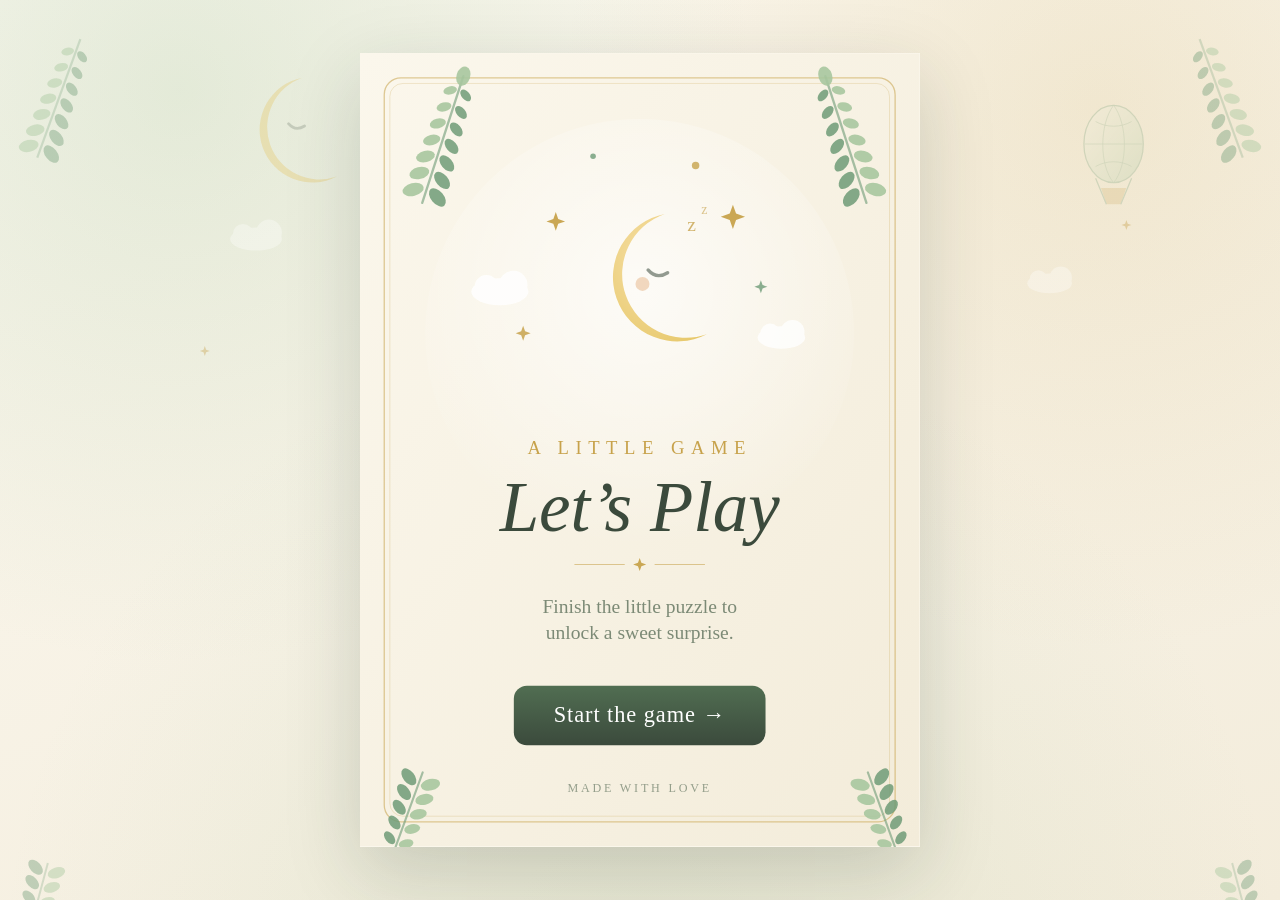
==== commit b485f70b: "Add baby shower background styling" ====
--- a/boy/index.html
+++ b/boy/index.html
@@ -306,14 +306,29 @@
     b.style.animationDelay=(Math.random()*300)+'ms'; c.appendChild(b);}
   setTimeout(()=>c.innerHTML='',1900);
 }
-// corner greenery
+// soft baby-shower background
 (function deco(){
   function sprig(x,y,rot,sc,flip){let L='';for(let t=0;t<7;t++){const s=1-t*.06,ly=-t*17;
     L+=`<ellipse cx="${-12*s}" cy="${ly}" rx="${10*s}" ry="${6*s}" transform="rotate(-32 ${-12*s} ${ly})" fill="#A7C79E" opacity=".85"/>`
      +`<ellipse cx="${12*s}" cy="${ly}" rx="${10*s}" ry="${6*s}" transform="rotate(32 ${12*s} ${ly})" fill="#6E9B77" opacity=".8"/>`;}
     return `<g transform="translate(${x},${y}) rotate(${rot}) scale(${sc*flip},${sc})"><path d="M0,8 L0,-118" stroke="#6E9B77" stroke-width="2.2" fill="none" opacity=".5"/>${L}</g>`}
+  function star(x,y,s,c){return `<path transform="translate(${x},${y}) scale(${s})" d="M0,-10 L2.6,-2.6 L10,0 L2.6,2.6 L0,10 L-2.6,2.6 L-10,0 L-2.6,-2.6 Z" fill="${c}" opacity=".78"/>`}
+  function cloud(x,y,s){return `<g transform="translate(${x},${y}) scale(${s})" fill="#fff" opacity=".64"><ellipse cx="0" cy="7" rx="36" ry="16"/><circle cx="-18" cy="0" r="14"/><circle cx="18" cy="-2" r="18"/></g>`}
   const w=innerWidth,h=innerHeight;
   el('deco').innerHTML=`<svg width="100%" height="100%" viewBox="0 0 ${w} ${h}" preserveAspectRatio="none" style="opacity:.5">
+    <defs><linearGradient id="air" x1="0" y1="0" x2="1" y2="1"><stop offset="0" stop-color="#FBF7EC"/><stop offset="1" stop-color="#A7C79E"/></linearGradient></defs>
+    <g transform="translate(${w*.22},${h*.14}) scale(${Math.max(.78,Math.min(1.15,w/390))})" opacity=".72">
+      <path d="M18,-42 a46,46 0 1 0 30,86 a36,36 0 1 1 -30,-86 Z" fill="#E7C86A"/>
+      <path d="M6,-2 q6,7 14,2" stroke="#3B4A3C" stroke-width="2.4" fill="none" stroke-linecap="round" opacity=".55"/>
+    </g>
+    <g transform="translate(${w*.87},${h*.16}) scale(${Math.max(.64,Math.min(.9,w/470))})" opacity=".5">
+      <ellipse cx="0" cy="0" rx="33" ry="43" fill="url(#air)" stroke="#6E9B77" stroke-width="1.4"/>
+      <path d="M0,-43 C-16,-22 -16,24 0,43 M0,-43 C16,-22 16,24 0,43 M-32,0 H32 M-20,-25 C-8,-18 8,-18 20,-25 M-20,25 C-8,18 8,18 20,25" fill="none" stroke="#6E9B77" stroke-width="1" opacity=".75"/>
+      <path d="M-14,49 H14 L8,67 H-8 Z" fill="#C7A24B" opacity=".8"/>
+      <path d="M-20,38 L-8,67 M20,38 L8,67" stroke="#6E9B77" stroke-width="1.4"/>
+    </g>
+    ${cloud(w*.2,h*.26,.72)}${cloud(w*.82,h*.31,.62)}
+    ${star(w*.38,h*.1,.72,'#C7A24B')}${star(w*.58,h*.18,.56,'#6E9B77')}${star(w*.88,h*.25,.5,'#C7A24B')}${star(w*.16,h*.39,.5,'#C7A24B')}
     ${sprig(40,150,20,1,1)}${sprig(w-40,150,-20,1,-1)}
     ${sprig(46,h-30,-165,.9,1)}${sprig(w-46,h-30,165,.9,-1)}</svg>`;
 })();
